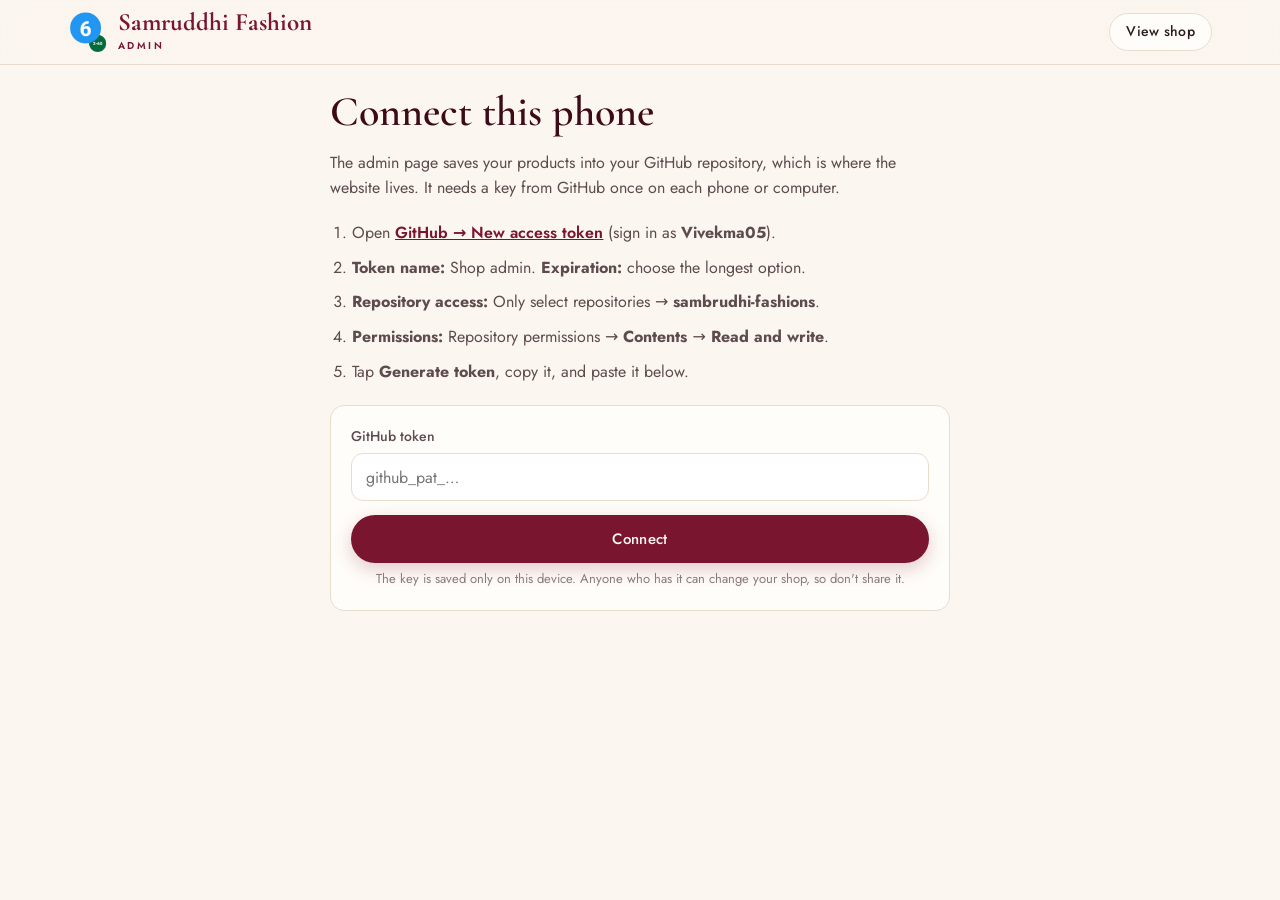
==== admin.html @ 08ef4d9e "Add admin page for managing products; rewrite README admin.html lets the shop owner add, edit, delet" ====
<!doctype html>
<html lang="en">
<head>
  <meta charset="utf-8">
  <meta name="viewport" content="width=device-width, initial-scale=1, viewport-fit=cover">
  <title>Shop admin</title>
  <meta name="robots" content="noindex, nofollow">
  <meta name="theme-color" content="#7a1530">
  <link rel="icon" type="image/png" href="images/logo.png">
  <link rel="apple-touch-icon" href="images/logo.png">
  <link rel="preconnect" href="https://fonts.googleapis.com">
  <link rel="preconnect" href="https://fonts.gstatic.com" crossorigin>
  <link rel="stylesheet" href="https://fonts.googleapis.com/css2?family=Cormorant+Garamond:wght@600;700&family=Jost:wght@400;500;600&display=swap">
  <link rel="stylesheet" href="css/style.css">
  <link rel="stylesheet" href="css/admin.css">
</head>
<body class="admin">

  <header class="header">
    <div class="wrap header-in">
      <a class="logo" href="index.html" target="_blank" rel="noopener">
        <img class="logo-mark" src="images/logo.png" alt="" width="40" height="40">
        <span class="logo-text"><span class="logo-name" data-shop-name>Samruddhi Fashion</span><span class="logo-sub">Admin</span></span>
      </a>
      <div class="header-actions">
        <a class="btn btn-outline btn-sm" href="index.html" target="_blank" rel="noopener">View shop</a>
        <button type="button" class="icon-btn" id="logoutBtn" aria-label="Disconnect this phone" title="Disconnect this phone" hidden><span data-i="logout"></span></button>
      </div>
    </div>
  </header>

  <main class="wrap admin-main">

    <!-- ---------------- one-time connect ---------------- -->
    <section id="connectView" class="connect" hidden>
      <h1>Connect this phone</h1>
      <p class="muted">The admin page saves your products into your GitHub repository, which is where the website lives. It needs a key from GitHub once on each phone or computer.</p>
      <ol class="connect-steps">
        <li>Open <a href="https://github.com/settings/personal-access-tokens/new" target="_blank" rel="noopener">GitHub → New access token</a> (sign in as <strong id="repoOwner"></strong>).</li>
        <li><strong>Token name:</strong> Shop admin. <strong>Expiration:</strong> choose the longest option.</li>
        <li><strong>Repository access:</strong> Only select repositories → <strong id="repoName"></strong>.</li>
        <li><strong>Permissions:</strong> Repository permissions → <strong>Contents</strong> → <strong>Read and write</strong>.</li>
        <li>Tap <strong>Generate token</strong>, copy it, and paste it below.</li>
      </ol>
      <form id="connectForm" class="connect-form">
        <div class="field">
          <label for="tokenInput">GitHub token</label>
          <input id="tokenInput" name="token" required autocomplete="off" autocapitalize="off" spellcheck="false" placeholder="github_pat_…">
        </div>
        <p class="form-error" id="connectError" hidden></p>
        <button type="submit" class="btn btn-primary btn-block">Connect</button>
        <p class="fine">The key is saved only on this device. Anyone who has it can change your shop, so don't share it.</p>
      </form>
    </section>

    <!-- ---------------- loading ---------------- -->
    <section id="loadingView" class="loading">
      <div class="spinner" aria-hidden="true"></div>
      <p id="loadingText">Loading…</p>
    </section>

    <!-- ---------------- product list ---------------- -->
    <section id="listView" hidden>
      <div class="admin-top">
        <div>
          <h1>Products</h1>
          <p class="muted" id="countLine"></p>
        </div>
        <button type="button" class="btn btn-primary" id="addBtn"><span data-i="plus"></span> Add product</button>
      </div>

      <div class="sample-banner" id="sampleBanner" hidden>
        <p><strong id="sampleCount"></strong> The site started with these sample items. Delete them once your own products are in.</p>
        <button type="button" class="btn btn-outline btn-sm" id="removeSamples">Remove all samples</button>
      </div>

      <div class="admin-filters">
        <div class="tabs" id="adminTabs"></div>
        <label class="search">
          <span data-i="search"></span>
          <input id="adminSearch" type="search" placeholder="Search products" autocomplete="off" aria-label="Search products">
        </label>
      </div>

      <div class="plist" id="plist"></div>
      <p class="fine admin-foot">Changes show on the website about 1–2 minutes after saving. <span id="repoLine"></span></p>
    </section>
  </main>

  <!-- ---------------- add / edit product ---------------- -->
  <dialog class="modal editor" id="editor" aria-labelledby="edTitle">
    <button type="button" class="modal-close" data-close aria-label="Close"><span data-i="close"></span></button>
    <form id="editForm" class="ed-wrap" novalidate>
      <h2 id="edTitle">Add product</h2>

      <fieldset class="ed-block">
        <legend>Category</legend>
        <div class="seg" id="edCat">
          <label><input type="radio" name="category" value="sarees" checked><span>Saree</span></label>
          <label><input type="radio" name="category" value="bangles"><span>Bangles</span></label>
          <label><input type="radio" name="category" value="combos"><span>Combo</span></label>
        </div>
      </fieldset>

      <div class="ed-block">
        <div class="ed-label">Photos <small>(first photo is the main one · up to 6)</small></div>
        <div class="photos" id="edPhotos"></div>
        <p class="fine left" id="photoNote">No photo? The shop shows a drawing in the colour you pick below.</p>
      </div>

      <div class="field">
        <label for="edName">Product name</label>
        <input id="edName" name="name" required maxlength="90" placeholder="e.g. Royal Maroon Mysore Silk Saree">
      </div>
      <div class="field">
        <label for="edType">Type / fabric <small>(small label above the name)</small></label>
        <input id="edType" name="type" maxlength="40" list="typeList" placeholder="e.g. Mysore Silk, Glass Bangles">
        <datalist id="typeList"></datalist>
      </div>
      <div class="row2">
        <div class="field">
          <label for="edPrice">Selling price (₹)</label>
          <input id="edPrice" name="price" type="number" inputmode="numeric" min="1" step="1" required placeholder="e.g. 2499">
        </div>
        <div class="field">
          <label for="edMrp">Original price (₹) <small>optional</small></label>
          <input id="edMrp" name="mrp" type="number" inputmode="numeric" min="1" step="1" placeholder="e.g. 2999">
        </div>
      </div>
      <p class="fine left ed-off" id="edOff"></p>

      <div class="field">
        <label for="edDesc">Description</label>
        <textarea id="edDesc" name="description" maxlength="600" placeholder="Colour, fabric, work, what it's perfect for…"></textarea>
      </div>
      <div class="field">
        <label for="edDetails">Details <small>(one per line)</small></label>
        <textarea id="edDetails" name="details" maxlength="600" placeholder="Fabric: Pure silk&#10;Length: 5.5 m + 0.8 m blouse piece&#10;Care: Dry clean only"></textarea>
      </div>

      <fieldset class="ed-block" id="sizeBlock">
        <legend>Bangle sizes available</legend>
        <div class="checks" id="edSizes"></div>
      </fieldset>

      <fieldset class="ed-block">
        <legend>Colours <small>(for the colour filter and matching)</small></legend>
        <div class="checks" id="edColors"></div>
      </fieldset>

      <fieldset class="ed-block">
        <legend>Occasions</legend>
        <div class="checks" id="edOcc"></div>
      </fieldset>

      <div class="field">
        <label for="edBadge">Label on photo <small>optional</small></label>
        <input id="edBadge" name="badge" maxlength="18" list="badgeList" placeholder="e.g. New, Bridal, Handloom">
        <datalist id="badgeList"><option value="New"><option value="Bridal"><option value="Handloom"><option value="Wedding special"><option value="Limited stock"></datalist>
      </div>

      <div class="ed-block toggles">
        <label class="switch-row"><span><strong>In stock</strong><small>Turn off to show "Sold out"</small></span><span class="switch"><input type="checkbox" name="inStock" checked><span></span></span></label>
        <label class="switch-row"><span><strong>New arrival</strong><small>Shows first when customers sort by Newest</small></span><span class="switch"><input type="checkbox" name="isNew"><span></span></span></label>
      </div>

      <p class="form-error" id="edError" hidden></p>
      <div class="ed-actions">
        <button type="button" class="btn btn-outline danger" id="edDelete" hidden><span data-i="trash"></span> Delete</button>
        <button type="submit" class="btn btn-primary grow" id="edSave">Save product</button>
      </div>
    </form>
  </dialog>

  <div class="busy" id="busy" popover="manual" aria-live="assertive"><div class="busy-card"><div class="spinner" aria-hidden="true"></div><p id="busyText">Saving…</p><small>Please keep this page open</small></div></div>
  <div class="toast" id="toast" popover="manual" role="status" aria-live="polite"></div>

  <script src="js/shop-config.js"></script>
  <script src="js/art.js"></script>
  <script src="js/admin.js"></script>
</body>
</html>
---- css/style.css ----
/* =====================================================================
   style.css — colours and fonts are set at the top (:root) so the
   whole look can be changed in one place.
   ===================================================================== */
:root {
  --maroon: #7a1530;
  --maroon-2: #5c0f24;
  --maroon-3: #3d0a18;
  --gold: #c08a2e;
  --gold-ink: #8a5d17;
  --gold-2: #e2c07a;
  --gold-3: #f6e9cc;
  --cream: #fbf6ef;
  --ivory: #fffdf9;
  --sand: #f3e9dc;
  --rose: #f8eaea;
  --ink: #2b1a1f;
  --ink-2: #5e4b50;
  --muted: #8a7a7e;
  --line: #eadccd;
  --ok: #1d7a45;
  --wa: #1fa855;
  --wa-ink: #137a3d;
  --danger: #b42318;

  --r-sm: 8px;
  --r: 14px;
  --r-lg: 22px;
  --shadow-1: 0 1px 2px rgba(61, 10, 24, .05), 0 4px 16px rgba(61, 10, 24, .06);
  --shadow-2: 0 14px 40px rgba(61, 10, 24, .16);
  --serif: 'Cormorant Garamond', 'Iowan Old Style', Georgia, serif;
  --sans: 'Jost', system-ui, -apple-system, 'Segoe UI', Roboto, sans-serif;
  --maxw: 1200px;
  --header-h: 64px;
  color-scheme: light;
}

/* ---- base ------------------------------------------------------------ */
*, *::before, *::after { box-sizing: border-box; }
html { scroll-behavior: smooth; -webkit-text-size-adjust: 100%; }
body {
  margin: 0;
  font-family: var(--sans);
  font-size: 16px;
  line-height: 1.55;
  color: var(--ink);
  background: var(--cream);
  -webkit-font-smoothing: antialiased;
  overflow-x: hidden;
}
body:has(dialog[open]) { overflow: hidden; }
img, svg { display: block; max-width: 100%; }
button { font: inherit; color: inherit; cursor: pointer; }
a { color: inherit; }
h1, h2, h3 { font-family: var(--serif); font-weight: 600; line-height: 1.1; margin: 0; color: var(--maroon-3); }
p { margin: 0; }
code { font-family: ui-monospace, Consolas, monospace; font-size: .92em; background: rgba(0, 0, 0, .06); padding: 1px 5px; border-radius: 4px; }
[hidden] { display: none !important; }
:focus-visible { outline: 2px solid var(--gold); outline-offset: 2px; }
section[id] { scroll-margin-top: calc(var(--header-h) + 8px); }
.wrap { max-width: var(--maxw); margin: 0 auto; padding: 0 16px; }
@media (min-width: 768px) { .wrap { padding: 0 28px; } }

.ico { width: 20px; height: 20px; fill: none; stroke: currentColor; stroke-width: 1.7; stroke-linecap: round; stroke-linejoin: round; flex: none; }
.ico .fill { fill: currentColor; stroke: none; }

.only-desktop { display: none !important; }
@media (min-width: 960px) {
  .only-desktop { display: flex !important; }
  .only-mobile { display: none !important; }
}

.eyebrow {
  display: inline-flex; align-items: center; gap: 8px;
  font-size: 12px; font-weight: 600; letter-spacing: .2em; text-transform: uppercase;
  color: var(--gold-ink);
}
.eyebrow::before { content: ''; width: 7px; height: 7px; background: var(--gold); transform: rotate(45deg); }

/* ---- buttons ----------------------------------------------------------- */
.btn {
  display: inline-flex; align-items: center; justify-content: center; gap: 8px;
  height: 48px; padding: 0 24px; border-radius: 999px; border: 1.5px solid transparent;
  font-weight: 500; font-size: 15px; letter-spacing: .02em; text-decoration: none; white-space: nowrap;
  transition: background-color .2s, border-color .2s, color .2s, box-shadow .2s, transform .1s;
}
.btn:active { transform: translateY(1px); }
.btn:disabled { opacity: .5; cursor: not-allowed; transform: none; }
.btn .ico { width: 19px; height: 19px; }
.btn-primary { background: var(--maroon); color: #fff8ef; box-shadow: 0 6px 18px rgba(122, 21, 48, .22); }
.btn-primary:hover:not(:disabled) { background: var(--maroon-2); }
.btn-primary.added { background: var(--ok); box-shadow: none; }
.btn-ghost { border-color: var(--maroon); color: var(--maroon); background: transparent; }
.btn-ghost:hover { background: var(--maroon); color: #fff8ef; }
.btn-outline { border-color: var(--line); background: var(--ivory); color: var(--ink); }
.btn-outline:hover { border-color: var(--maroon); color: var(--maroon); }
.btn-soft { background: var(--rose); color: var(--maroon); }
.btn-soft:hover:not(:disabled) { background: var(--maroon); color: #fff8ef; }
.btn-wa { background: var(--wa); color: #fff; box-shadow: 0 6px 18px rgba(31, 168, 85, .25); }
.btn-wa:hover { background: var(--wa-ink); }
.btn-sm { height: 38px; padding: 0 16px; font-size: 14px; }
.btn-block { width: 100%; }
.btn-icon { width: 48px; padding: 0; }
.link-btn { background: none; border: 0; padding: 4px 0; color: var(--maroon); font-weight: 500; text-decoration: underline; text-underline-offset: 3px; font-size: 14px; }

.icon-btn {
  position: relative; display: inline-grid; place-items: center;
  width: 42px; height: 42px; border-radius: 999px; border: 0; background: transparent; color: var(--ink);
  transition: background-color .2s;
}
.icon-btn:hover { background: var(--sand); }
.icon-btn .ico { width: 22px; height: 22px; }
.icon-btn.sm { width: 34px; height: 34px; }
.icon-btn.sm .ico { width: 18px; height: 18px; }
.dot {
  position: absolute; top: 3px; right: 1px; min-width: 18px; height: 18px; padding: 0 5px;
  border-radius: 999px; background: var(--maroon); color: #fff; font-size: 11px; font-weight: 600;
  display: grid; place-items: center; line-height: 1; border: 2px solid var(--cream);
}
.dot.bump { animation: bump .45s ease; }
@keyframes bump { 40% { transform: scale(1.35); } }

/* ---- setup banner + announcement ------------------------------------------ */
.setup { background: #fff4d1; color: #5f4300; border-bottom: 1px solid #efd58a; font-size: 14px; padding: 10px 16px; text-align: center; }
.announce { background: var(--maroon-3); color: var(--gold-3); font-size: 13px; letter-spacing: .04em; text-align: center; padding: 8px 16px; }
#announce { transition: opacity .35s; display: block; }
#announce.fade { opacity: 0; }

/* ---- header -------------------------------------------------------------- */
.header {
  position: sticky; top: 0; z-index: 40;
  background: rgba(251, 246, 239, .9);
  -webkit-backdrop-filter: saturate(1.4) blur(12px); backdrop-filter: saturate(1.4) blur(12px);
  border-bottom: 1px solid var(--line);
}
.header-in { display: flex; align-items: center; gap: 8px; height: var(--header-h); }
.logo { display: flex; align-items: center; gap: 10px; text-decoration: none; margin-right: auto; min-width: 0; }
.logo-mark { width: 40px; height: 40px; flex: none; object-fit: contain; }
.footer-mark { width: 56px; height: 56px; margin-bottom: 12px; }
.menu-logo-text { margin-right: auto; margin-left: 10px; }
.logo-text { display: flex; flex-direction: column; min-width: 0; }
.logo-name { font-family: var(--serif); font-weight: 700; font-size: 22px; line-height: 1; color: var(--maroon); white-space: nowrap; overflow: hidden; text-overflow: ellipsis; }
.logo-sub { font-size: 10px; letter-spacing: .24em; text-transform: uppercase; color: var(--gold-ink); margin-top: 3px; white-space: nowrap; }
@media (min-width: 480px) { .logo-name { font-size: 25px; } }
@media (max-width: 479px) {
  #searchBtn { display: none; }  /* phones: room for the full shop name; search lives in the shop section */
  .logo { gap: 8px; }
  .logo-mark { width: 34px; height: 34px; }
  .logo-name { font-size: 20px; }
  .logo-sub { font-size: 9.5px; }
}
@media (max-width: 379px) {
  .header-in { gap: 4px; }
  .logo-mark { width: 30px; height: 30px; }
  .logo-name { font-size: 18px; }
}
.nav { gap: 4px; margin-right: 12px; }
.nav a { text-decoration: none; font-size: 15px; color: var(--ink-2); padding: 8px 12px; border-radius: 999px; transition: color .2s, background-color .2s; }
.nav a:hover { color: var(--maroon); background: var(--sand); }
.header-actions { display: flex; align-items: center; gap: 2px; }

/* ---- hero ---------------------------------------------------------------- */
.hero {
  position: relative; overflow: hidden;
  background:
    radial-gradient(900px 480px at 88% 10%, #f4dcc4 0, rgba(244, 220, 196, 0) 60%),
    radial-gradient(700px 400px at 0% 100%, #f6e0e2 0, rgba(246, 224, 226, 0) 60%),
    var(--cream);
  border-bottom: 1px solid var(--line);
}
.hero-in { display: grid; gap: 28px; padding-top: 36px; align-items: end; }
.hero-copy { padding-bottom: 8px; }
.hero h1 { font-size: clamp(40px, 7vw, 70px); letter-spacing: -.01em; margin: 14px 0 0; }
.hero h1 em { font-style: italic; color: var(--maroon); }
.lead { font-size: clamp(16px, 1.7vw, 18.5px); color: var(--ink-2); max-width: 32em; margin: 18px 0 26px; }
.hero-cta { display: flex; flex-wrap: wrap; gap: 12px; }
.hero-points { list-style: none; padding: 0; margin: 24px 0 0; display: flex; flex-wrap: wrap; gap: 8px 20px; font-size: 14px; color: var(--ink-2); }
.hero-points li { display: inline-flex; align-items: center; gap: 6px; }
.hero-points .ico { width: 17px; height: 17px; color: var(--ok); stroke-width: 2.2; }
.hero-art { width: 100%; max-width: 400px; margin: 0 auto; }
.hero-art svg { width: 100%; height: auto; }
@media (min-width: 900px) {
  .hero-in { grid-template-columns: 1.1fr .9fr; gap: 40px; padding-top: 56px; }
  .hero-copy { padding-bottom: 72px; align-self: center; }
  .hero-art { max-width: 520px; }
}

/* ---- trust strip ------------------------------------------------------------ */
.trust-wrap { background: var(--ivory); border-bottom: 1px solid var(--line); }
.trust { list-style: none; margin: 0 auto; padding: 18px 16px; display: grid; grid-template-columns: 1fr 1fr; gap: 16px 14px; max-width: var(--maxw); }
.trust li { display: flex; align-items: center; gap: 10px; min-width: 0; }
.trust-ico { width: 40px; height: 40px; flex: none; border-radius: 50%; background: var(--rose); color: var(--maroon); display: grid; place-items: center; }
.trust strong { display: block; font-size: 14px; font-weight: 600; line-height: 1.25; }
.trust small { display: block; font-size: 12.5px; color: var(--muted); line-height: 1.3; }
@media (min-width: 860px) { .trust { grid-template-columns: repeat(4, 1fr); padding: 22px 28px; } }

/* ---- sections ----------------------------------------------------------------- */
.section { padding: 56px 0; }
@media (min-width: 900px) { .section { padding: 84px 0; } }
.section-head { text-align: center; margin-bottom: 28px; }
.section-head h2 { font-size: clamp(30px, 4.4vw, 46px); margin-top: 10px; }
.section-head h2::after {
  content: ''; display: block; width: 120px; height: 12px; margin: 14px auto 0;
  background: url("data:image/svg+xml,%3Csvg xmlns='http://www.w3.org/2000/svg' viewBox='0 0 120 12'%3E%3Cpath d='M0 6h46M74 6h46' stroke='%23c08a2e' stroke-width='1'/%3E%3Cpath d='M60 1l5 5-5 5-5-5z' fill='%23c08a2e'/%3E%3Ccircle cx='50' cy='6' r='1.6' fill='%23c08a2e'/%3E%3Ccircle cx='70' cy='6' r='1.6' fill='%23c08a2e'/%3E%3C/svg%3E") center / contain no-repeat;
}
.section-head p.sub { color: var(--ink-2); margin-top: 12px; }
@media (min-width: 900px) { .section-head { margin-bottom: 40px; } }

/* ---- categories ------------------------------------------------------------- */
.cat-grid { display: grid; grid-template-columns: repeat(3, 1fr); gap: 10px; }
@media (min-width: 700px) { .cat-grid { gap: 20px; } }
.cat-card {
  display: flex; flex-direction: column; text-decoration: none; background: var(--ivory);
  border: 1px solid var(--line); border-radius: var(--r); overflow: hidden;
  transition: transform .25s, box-shadow .25s;
}
.cat-card:hover { transform: translateY(-3px); box-shadow: var(--shadow-2); }
.cat-art { aspect-ratio: 4 / 5; overflow: hidden; }
.cat-art svg, .cat-art img { width: 100%; height: 100%; object-fit: cover; transition: transform .6s; }
.cat-card:hover .cat-art svg, .cat-card:hover .cat-art img { transform: scale(1.05); }
.cat-text { padding: 10px 10px 12px; }
.cat-text h3 { font-size: 21px; }
.cat-text p { display: none; color: var(--ink-2); font-size: 14.5px; margin-top: 4px; }
.cat-link { display: inline-flex; align-items: center; gap: 6px; margin-top: 4px; font-size: 13px; font-weight: 500; color: var(--maroon); }
.cat-link .ico { width: 15px; height: 15px; transition: transform .2s; }
.cat-card:hover .cat-link .ico { transform: translateX(3px); }
@media (min-width: 700px) {
  .cat-text { padding: 18px 20px 20px; }
  .cat-text h3 { font-size: 30px; }
  .cat-text p { display: block; }
  .cat-link { font-size: 14px; margin-top: 10px; }
}

/* ---- occasions ----------------------------------------------------------------- */
.occ-section { padding-top: 0; }
.occ-grid {
  display: grid; grid-auto-flow: column; grid-auto-columns: minmax(158px, 1fr); gap: 12px;
  overflow-x: auto; scroll-snap-type: x mandatory; padding: 4px 16px 10px; margin: 0 -16px;
  scrollbar-width: none;
}
.occ-grid::-webkit-scrollbar { display: none; }
@media (min-width: 900px) { .occ-grid { grid-auto-flow: row; grid-template-columns: repeat(5, 1fr); overflow: visible; padding: 0; margin: 0; gap: 16px; } }
.occ {
  position: relative; overflow: hidden; scroll-snap-align: start;
  min-height: 170px; padding: 18px; border-radius: var(--r);
  display: flex; flex-direction: column; justify-content: flex-end; text-decoration: none;
  color: #fff8ef; background: linear-gradient(160deg, var(--c1), var(--c2));
  transition: transform .25s, box-shadow .25s;
}
.occ:hover { transform: translateY(-3px); box-shadow: var(--shadow-2); }
.occ-art { position: absolute; width: 150px; height: 150px; right: -36px; top: -36px; opacity: .45; transition: transform 1.2s ease; }
.occ:hover .occ-art { transform: rotate(30deg); }
.occ h3 { color: #fff8ef; font-size: 28px; position: relative; }
.occ p { font-size: 13px; opacity: .85; margin-top: 2px; position: relative; }
.occ-count { position: relative; margin-top: 10px; font-size: 12px; letter-spacing: .1em; text-transform: uppercase; color: var(--gold-2); }

/* ---- shop toolbar ------------------------------------------------------------------- */
.shop { background: var(--ivory); border-top: 1px solid var(--line); border-bottom: 1px solid var(--line); }
.toolbar { display: flex; flex-direction: column; gap: 14px; margin-bottom: 20px; }
.tabs { display: flex; gap: 8px; overflow-x: auto; scrollbar-width: none; padding: 2px; margin: -2px; }
.tabs::-webkit-scrollbar { display: none; }
.tab {
  display: inline-flex; align-items: center; gap: 6px; flex: none;
  height: 42px; padding: 0 18px; border-radius: 999px; border: 1.5px solid var(--line);
  background: var(--ivory); font-size: 15px; font-weight: 500; color: var(--ink-2);
  transition: background-color .2s, color .2s, border-color .2s;
}
.tab .ico { width: 17px; height: 17px; }
.tab:hover { border-color: var(--maroon); color: var(--maroon); }
.tab.on { background: var(--maroon); border-color: var(--maroon); color: #fff8ef; }
.tab-n { background: var(--gold-3); color: var(--maroon); border-radius: 999px; font-size: 11.5px; padding: 1px 7px; font-weight: 600; }
.tool-row { display: flex; flex-wrap: wrap; gap: 10px; align-items: center; }
.search { position: relative; flex: 1 1 100%; min-width: 0; }
@media (min-width: 960px) { .tool-row { flex-wrap: nowrap; } .search { flex: 1; } }
.search .ico { position: absolute; left: 14px; top: 50%; transform: translateY(-50%); color: var(--muted); pointer-events: none; }
.search input, .select {
  width: 100%; height: 46px; border: 1.5px solid var(--line); border-radius: 999px; background: #fff;
  font: inherit; font-size: 16px; color: var(--ink);
}
.search input { padding: 0 16px 0 44px; }
.search input:focus, .select:focus { outline: none; border-color: var(--maroon); box-shadow: 0 0 0 3px rgba(122, 21, 48, .1); }
.select {
  width: auto; flex: none; padding: 0 38px 0 16px; font-size: 14.5px; appearance: none; -webkit-appearance: none;
  background: #fff url("data:image/svg+xml,%3Csvg xmlns='http://www.w3.org/2000/svg' viewBox='0 0 24 24' fill='none' stroke='%235e4b50' stroke-width='2' stroke-linecap='round'%3E%3Cpath d='M6 9l6 6 6-6'/%3E%3C/svg%3E") right 12px center / 16px no-repeat;
}
@media (max-width: 959px) { .select, #filterToggle { flex: 1 1 0; min-width: 0; } }
#filterToggle { height: 46px; }

.filter-panel { display: none; flex-direction: column; gap: 12px; padding: 14px; border: 1px solid var(--line); border-radius: var(--r); background: var(--cream); }
.filter-panel.open { display: flex; }
@media (min-width: 960px) { .filter-panel { display: flex; padding: 0; border: 0; background: none; } }
.f-group { display: flex; flex-direction: column; gap: 8px; }
.f-label { font-size: 12px; font-weight: 600; letter-spacing: .14em; text-transform: uppercase; color: var(--muted); }
@media (min-width: 960px) {
  .f-group { flex-direction: row; align-items: center; gap: 14px; }
  .f-label { width: 74px; flex: none; }
}
.chips { display: flex; gap: 8px; flex-wrap: wrap; align-items: center; }
.chip {
  height: 36px; padding: 0 14px; border-radius: 999px; border: 1.5px solid var(--line); background: #fff;
  font-size: 14px; color: var(--ink-2); transition: all .2s;
}
.chip:hover { border-color: var(--maroon); color: var(--maroon); }
.chip.on { border-color: var(--maroon); background: var(--rose); color: var(--maroon); font-weight: 500; }
.swatch {
  width: 32px; height: 32px; border-radius: 50%; border: 3px solid #fff; background: var(--sw);
  box-shadow: 0 0 0 1px var(--line); transition: box-shadow .2s, transform .15s;
}
.swatch:hover { transform: scale(1.08); }
.swatch.on { box-shadow: 0 0 0 2px var(--maroon); }
.result-bar { display: flex; align-items: center; justify-content: space-between; font-size: 14px; color: var(--muted); min-height: 24px; }

/* ---- product grid + cards ------------------------------------------------------------- */
.grid { display: grid; grid-template-columns: repeat(2, minmax(0, 1fr)); gap: 12px; }
@media (min-width: 720px) { .grid { grid-template-columns: repeat(3, minmax(0, 1fr)); gap: 18px; } }
@media (min-width: 1080px) { .grid { grid-template-columns: repeat(4, minmax(0, 1fr)); gap: 22px; } }
.card {
  background: #fff; border: 1px solid var(--line); border-radius: var(--r); overflow: hidden;
  display: flex; flex-direction: column; transition: transform .25s, box-shadow .25s;
  animation: rise .4s ease both;
}
@keyframes rise { from { opacity: 0; transform: translateY(8px); } }
.card:hover { transform: translateY(-3px); box-shadow: 0 14px 34px rgba(61, 10, 24, .12); }
.card-media { position: relative; aspect-ratio: 4 / 5; background: var(--sand); overflow: hidden; }
.card-open { display: block; width: 100%; height: 100%; padding: 0; border: 0; background: none; }
.card-open svg, .card-open img { width: 100%; height: 100%; object-fit: cover; transition: transform .6s ease; }
.card:hover .card-open svg, .card:hover .card-open img { transform: scale(1.045); }
.badge {
  position: absolute; top: 10px; left: 10px; pointer-events: none;
  background: rgba(255, 253, 249, .95); color: var(--maroon); font-size: 10.5px; font-weight: 600;
  letter-spacing: .08em; text-transform: uppercase; padding: 4px 9px; border-radius: 999px;
  box-shadow: 0 2px 8px rgba(61, 10, 24, .1);
}
.soldout { position: absolute; inset: auto 0 0 0; background: rgba(43, 26, 31, .75); color: #fff; text-align: center; font-size: 13px; padding: 6px; letter-spacing: .1em; text-transform: uppercase; }
.is-sold .card-open { filter: grayscale(.6); opacity: .8; }
.wish-btn {
  position: absolute; top: 8px; right: 8px; width: 36px; height: 36px; border-radius: 50%; border: 0;
  background: rgba(255, 253, 249, .92); display: grid; place-items: center; color: var(--maroon);
  box-shadow: 0 2px 8px rgba(61, 10, 24, .12); transition: transform .15s;
}
.wish-btn:active { transform: scale(.88); }
.wish-btn .ico { width: 19px; height: 19px; }
.wish-btn.on .ico-heart, .wish-lg.on .ico-heart { fill: var(--maroon); }
.card-body { padding: 12px 12px 14px; display: flex; flex-direction: column; gap: 3px; flex: 1; }
@media (min-width: 720px) { .card-body { padding: 14px 16px 16px; } }
.card-type { font-size: 11px; letter-spacing: .13em; text-transform: uppercase; color: var(--gold-ink); font-weight: 500; }
.card-title { font-family: var(--sans); font-size: 14.5px; font-weight: 500; line-height: 1.35; color: var(--ink); }
.card-title button {
  all: unset; cursor: pointer; display: -webkit-box; -webkit-line-clamp: 2; -webkit-box-orient: vertical; overflow: hidden;
}
.card-title button:focus-visible { outline: 2px solid var(--gold); outline-offset: 2px; }
@media (min-width: 720px) { .card-title { font-size: 15.5px; } }
.price-row { display: flex; align-items: baseline; flex-wrap: wrap; gap: 2px 7px; margin-top: 2px; }
.price { font-weight: 600; font-size: 16px; color: var(--ink); }
.price-row s { color: var(--muted); font-size: 13px; }
.off { color: var(--ok); font-size: 13px; font-weight: 500; }
.price-row.lg .price { font-size: 26px; }
.price-row.lg s { font-size: 16px; }
.price-row.lg .off { font-size: 15px; }
.add-btn { margin-top: auto; width: 100%; }
.card-body .add-btn { margin-top: 10px; }

.empty { grid-column: 1 / -1; text-align: center; padding: 48px 16px; display: flex; flex-direction: column; align-items: center; gap: 8px; }
.empty > .ico { width: 40px; height: 40px; color: var(--gold); stroke-width: 1.3; margin-bottom: 6px; }
.empty h3 { font-size: 26px; }
.empty p { color: var(--ink-2); margin-bottom: 10px; }
.empty.small { padding: 56px 8px; }

/* ---- complete-the-look band ------------------------------------------------------------- */
.match {
  background:
    url("data:image/svg+xml,%3Csvg xmlns='http://www.w3.org/2000/svg' width='28' height='28'%3E%3Cpath d='M14 1L27 14L14 27L1 14Z' fill='none' stroke='%23f3d38a' stroke-opacity='.08'/%3E%3C/svg%3E"),
    linear-gradient(160deg, #5a0f25, var(--maroon-3));
  color: var(--gold-3);
}
.match-in { display: grid; gap: 28px; align-items: center; }
.match-art { max-width: 340px; width: 100%; margin: 0 auto; border-radius: 200px 200px var(--r) var(--r); overflow: hidden; border: 2px solid rgba(226, 192, 122, .55); box-shadow: 0 0 0 8px rgba(226, 192, 122, .08); }
.match-art svg, .match-art img { width: 100%; aspect-ratio: 4 / 5; object-fit: cover; }
.match .eyebrow { color: var(--gold-2); }
.match .eyebrow::before { background: var(--gold-2); }
.match h2 { color: #fff8ef; font-size: clamp(30px, 4.4vw, 46px); margin: 12px 0 14px; }
.match p { color: rgba(246, 233, 204, .85); max-width: 34em; margin-bottom: 24px; }
.match .btn-primary { background: var(--gold-3); color: var(--maroon-3); box-shadow: none; }
.match .btn-primary:hover { background: #fff; }
@media (min-width: 860px) { .match-in { grid-template-columns: .8fr 1.2fr; gap: 64px; } .match-art { margin: 0; } }

/* ---- how to order ------------------------------------------------------------------------ */
.steps { list-style: none; margin: 0; padding: 0; display: grid; gap: 14px; grid-template-columns: 1fr; counter-reset: s; }
@media (min-width: 640px) { .steps { grid-template-columns: 1fr 1fr; } }
@media (min-width: 1000px) { .steps { grid-template-columns: repeat(4, 1fr); gap: 20px; } }
.steps li { background: var(--ivory); border: 1px solid var(--line); border-radius: var(--r); padding: 22px; position: relative; }
.step-n {
  width: 40px; height: 40px; border-radius: 50%; display: grid; place-items: center; margin-bottom: 14px;
  font-family: var(--serif); font-size: 22px; font-weight: 700; color: var(--maroon);
  background: var(--gold-3); border: 1px solid var(--gold-2);
}
.steps h3 { font-size: 23px; margin-bottom: 6px; }
.steps p { color: var(--ink-2); font-size: 15px; }

/* ---- about ----------------------------------------------------------------------------------- */
.about { background: var(--sand); }
.about-in { display: grid; gap: 32px; align-items: center; }
@media (min-width: 860px) { .about-in { grid-template-columns: 1fr 1fr; gap: 64px; } }
.about-art { max-width: 380px; margin: 0 auto; width: 100%; position: relative; }
.about-art > div { border-radius: 200px 200px var(--r) var(--r); overflow: hidden; border: 6px solid var(--ivory); box-shadow: var(--shadow-2); }
.about-art svg, .about-art img { width: 100%; aspect-ratio: 4 / 5; object-fit: cover; }
.about h2 { font-size: clamp(30px, 4.4vw, 46px); margin: 12px 0 16px; }
.about-copy > p, #aboutText p { color: var(--ink-2); margin-bottom: 12px; }
.about-points { list-style: none; padding: 0; margin: 22px 0 0; display: grid; gap: 14px; }
.about-points li { display: flex; gap: 12px; align-items: flex-start; }
.about-points .ico { color: var(--gold); width: 22px; height: 22px; margin-top: 2px; }
.about-points strong { display: block; font-weight: 600; }
.about-points span { color: var(--ink-2); font-size: 15px; }

/* ---- faq --------------------------------------------------------------------------------------- */
.faq-list { max-width: 780px; margin: 0 auto; display: grid; gap: 10px; }
.faq-list details { background: var(--ivory); border: 1px solid var(--line); border-radius: var(--r); padding: 0 20px; transition: border-color .2s; }
.faq-list details[open] { border-color: var(--gold-2); }
.faq-list summary {
  list-style: none; cursor: pointer; padding: 18px 0; font-weight: 500; font-size: 16.5px;
  display: flex; justify-content: space-between; align-items: center; gap: 16px;
}
.faq-list summary::-webkit-details-marker { display: none; }
.faq-ico { width: 30px; height: 30px; border-radius: 50%; background: var(--rose); color: var(--maroon); display: grid; place-items: center; flex: none; transition: transform .25s; }
.faq-ico .ico { width: 16px; height: 16px; }
details[open] .faq-ico { transform: rotate(45deg); }
.faq-list details p { padding: 0 0 18px; color: var(--ink-2); }

/* ---- contact ------------------------------------------------------------------------------------ */
.contact { padding-top: 0; }
.contact-grid { display: grid; gap: 12px; grid-template-columns: 1fr; max-width: 900px; margin: 0 auto; }
@media (min-width: 640px) { .contact-grid { grid-template-columns: repeat(auto-fit, minmax(240px, 290px)); justify-content: center; } }
.contact-card {
  display: flex; align-items: center; gap: 14px; padding: 18px; border-radius: var(--r);
  background: var(--ivory); border: 1px solid var(--line); text-decoration: none; transition: border-color .2s, transform .2s;
}
a.contact-card:hover { border-color: var(--maroon); transform: translateY(-2px); }
.contact-ico { width: 46px; height: 46px; border-radius: 50%; background: var(--rose); color: var(--maroon); display: grid; place-items: center; flex: none; }
.contact-card.wa .contact-ico { background: #e3f6ea; color: var(--wa-ink); }
.contact-card strong { display: block; font-weight: 600; }
.contact-card small { display: block; color: var(--ink-2); font-size: 14px; word-break: break-word; }

/* ---- footer --------------------------------------------------------------------------------------- */
.footer { background: var(--maroon-3); color: rgba(246, 233, 204, .8); padding: 48px 0 28px; font-size: 14.5px; }
.footer-in { display: grid; gap: 28px; grid-template-columns: 1fr 1fr; }
@media (min-width: 860px) { .footer-in { grid-template-columns: 1.6fr 1fr 1fr 1.4fr; } }
.footer-brand { grid-column: 1 / -1; }
@media (min-width: 860px) { .footer-brand { grid-column: auto; } }
.footer .logo-name { color: var(--gold-3); font-size: 28px; }
.footer .logo-sub { color: var(--gold-2); }
.footer-brand p { margin-top: 14px; max-width: 26em; }
.footer h4 { margin: 0 0 12px; font-size: 12px; letter-spacing: .18em; text-transform: uppercase; color: var(--gold-2); font-weight: 600; }
.footer ul { list-style: none; margin: 0; padding: 0; display: grid; gap: 8px; }
.footer a { text-decoration: none; color: inherit; }
.footer a:hover { color: #fff; text-decoration: underline; }
.footer-bottom { border-top: 1px solid rgba(246, 233, 204, .14); margin-top: 36px; padding-top: 20px; font-size: 13px; display: flex; flex-wrap: wrap; gap: 8px 20px; justify-content: space-between; }

/* ---- floating whatsapp ------------------------------------------------------------------------------ */
.wa-float {
  position: fixed; right: 16px; bottom: calc(16px + env(safe-area-inset-bottom)); z-index: 30;
  width: 56px; height: 56px; border-radius: 50%; background: var(--wa); color: #fff;
  display: grid; place-items: center; box-shadow: 0 8px 24px rgba(19, 122, 61, .35); transition: transform .2s;
}
.wa-float:hover { transform: scale(1.06); }
.wa-float .ico { width: 30px; height: 30px; stroke-width: 1.5; }

/* ---- dialogs (shared) ------------------------------------------------------------------------------- */
dialog { border: 0; padding: 0; color: var(--ink); background: var(--ivory); max-width: none; max-height: none; }
dialog::backdrop { background: rgba(35, 8, 18, .55); -webkit-backdrop-filter: blur(2px); backdrop-filter: blur(2px); }
.modal {
  width: min(1000px, calc(100vw - 32px)); max-height: calc(100dvh - 32px); margin: auto;
  border-radius: var(--r-lg); overflow: auto; overscroll-behavior: contain; box-shadow: var(--shadow-2);
}
.modal[open] { animation: pop .28s cubic-bezier(.2, .8, .3, 1); }
@keyframes pop { from { opacity: 0; transform: translateY(16px) scale(.98); } }
@media (max-width: 640px) {
  .modal { width: 100vw; max-width: 100vw; margin: auto 0 0; border-radius: 20px 20px 0 0; max-height: 94dvh; }
  .modal[open] { animation: sheet .3s cubic-bezier(.2, .8, .3, 1); }
}
@keyframes sheet { from { transform: translateY(40px); opacity: 0; } }
.modal-close {
  position: sticky; top: 12px; z-index: 5; display: grid; place-items: center;
  width: 42px; height: 42px; margin: 12px 12px -54px auto; border-radius: 50%; border: 0;
  background: rgba(255, 253, 249, .95); box-shadow: 0 2px 10px rgba(61, 10, 24, .15); color: var(--ink);
}
.modal-close .ico { width: 20px; height: 20px; }

.drawer {
  margin: 0 0 0 auto; height: 100dvh; max-height: 100dvh; width: min(420px, 100vw);
  flex-direction: column; box-shadow: var(--shadow-2); overscroll-behavior: contain;
}
.drawer[open] { display: flex; animation: slideR .3s cubic-bezier(.2, .8, .3, 1); }
.drawer-left { margin: 0 auto 0 0; width: min(340px, 88vw); }
.drawer-left[open] { animation-name: slideL; }
@keyframes slideR { from { transform: translateX(40px); opacity: 0; } }
@keyframes slideL { from { transform: translateX(-40px); opacity: 0; } }
.drawer-head { display: flex; justify-content: space-between; align-items: center; padding: 14px 16px 14px 20px; border-bottom: 1px solid var(--line); }
.drawer-head h2 { font-size: 28px; }
.drawer-head h2 span { font-family: var(--sans); font-size: 15px; color: var(--muted); font-weight: 400; }
.drawer-body { flex: 1; overflow-y: auto; padding: 4px 20px; }
.drawer-foot { border-top: 1px solid var(--line); padding: 14px 20px calc(16px + env(safe-area-inset-bottom)); background: #fff; display: grid; gap: 8px; }

/* bag lines */
.line { display: grid; grid-template-columns: 76px 1fr auto; gap: 12px; padding: 16px 0; border-bottom: 1px solid var(--line); align-items: start; }
.line:last-child { border-bottom: 0; }
.line-pic { width: 76px; aspect-ratio: 4 / 5; border-radius: 10px; overflow: hidden; border: 0; padding: 0; background: var(--sand); }
.line-pic svg, .line-pic img { width: 100%; height: 100%; object-fit: cover; }
.line-name { font-weight: 500; font-size: 14.5px; line-height: 1.35; }
.line-meta { font-size: 13px; color: var(--muted); margin: 3px 0 10px; }
.line-end { display: flex; flex-direction: column; align-items: flex-end; justify-content: space-between; align-self: stretch; gap: 8px; }
.line-end strong { font-weight: 600; font-size: 15px; white-space: nowrap; }
.line-end .icon-btn { color: var(--muted); }
.line-end .icon-btn:hover { color: var(--danger); }

.stepper { display: inline-flex; align-items: center; border: 1.5px solid var(--line); border-radius: 999px; background: #fff; height: 48px; }
.stepper button { width: 42px; height: 100%; border: 0; background: none; display: grid; place-items: center; color: var(--ink); border-radius: 999px; }
.stepper button:disabled { opacity: .35; cursor: not-allowed; }
.stepper button .ico { width: 16px; height: 16px; }
.stepper span { min-width: 26px; text-align: center; font-weight: 600; }
.stepper.sm { height: 34px; }
.stepper.sm button { width: 32px; }

.free-meter { font-size: 13.5px; color: var(--ink-2); margin-bottom: 4px; }
.free-meter .ok { color: var(--ok); display: flex; align-items: center; gap: 6px; }
.free-meter .ok .ico { width: 17px; height: 17px; stroke-width: 2.2; }
.meter { height: 6px; background: var(--sand); border-radius: 999px; overflow: hidden; margin-top: 7px; }
.meter span { display: block; height: 100%; background: linear-gradient(90deg, var(--gold), var(--maroon)); border-radius: 999px; transition: width .4s; }
.sum-row { display: flex; justify-content: space-between; font-size: 14.5px; color: var(--ink-2); }
.sum-row.total { font-size: 17px; font-weight: 600; color: var(--ink); padding-top: 8px; border-top: 1px dashed var(--line); margin: 2px 0 6px; }
.fine { font-size: 13px; color: var(--muted); text-align: center; }

/* mobile menu */
.menu-links { list-style: none; margin: 0; padding: 12px 8px; display: grid; }
.menu-links a { display: block; padding: 12px 12px; font-family: var(--serif); font-size: 26px; font-weight: 600; color: var(--maroon-3); text-decoration: none; border-radius: 10px; }
.menu-links a:hover { background: var(--sand); }
.menu-foot { margin-top: auto; padding: 20px 20px calc(20px + env(safe-area-inset-bottom)); border-top: 1px solid var(--line); font-size: 14px; color: var(--ink-2); display: grid; gap: 12px; }
.menu-note { display: flex; align-items: center; gap: 10px; }
.menu-note .ico { color: var(--maroon); }
.menu-note .btn { width: 100%; margin-top: 4px; }

/* ---- product modal -------------------------------------------------------------------------------- */
.pm-grid { display: grid; }
@media (min-width: 780px) { .pm-grid { grid-template-columns: 1fr 1fr; } }
.pm-media { background: var(--sand); }
@media (min-width: 780px) { .pm-media { position: sticky; top: 0; align-self: start; } }
.pm-main { aspect-ratio: 4 / 5; overflow: hidden; }
.pm-main svg, .pm-main img { width: 100%; height: 100%; object-fit: cover; }
.pm-note { font-size: 12.5px; color: var(--muted); text-align: center; padding: 8px 12px 10px; }
.pm-thumbs { display: flex; gap: 8px; padding: 10px; overflow-x: auto; }
.pm-thumbs button { width: 60px; aspect-ratio: 4 / 5; flex: none; padding: 0; border: 2px solid transparent; border-radius: 8px; overflow: hidden; background: none; }
.pm-thumbs button.on { border-color: var(--maroon); }
.pm-thumbs img { width: 100%; height: 100%; object-fit: cover; }
.pm-info { padding: 24px 20px 28px; }
@media (min-width: 780px) { .pm-info { padding: 40px 36px 36px; } }
.pm-info h2 { font-size: clamp(28px, 3.4vw, 38px); margin: 10px 0 12px; }
.pm-ship { font-size: 13.5px; color: var(--muted); margin-top: 4px; }
.pm-desc { color: var(--ink-2); margin: 18px 0 4px; }
.pm-block { margin-top: 22px; }
.pm-label { display: flex; justify-content: space-between; align-items: center; margin-bottom: 10px; font-weight: 500; font-size: 15px; }
.sizes { display: flex; flex-wrap: wrap; gap: 8px; }
.size {
  min-width: 58px; height: 44px; padding: 0 12px; border-radius: 12px; border: 1.5px solid var(--line);
  background: #fff; font-weight: 500; font-size: 15px; transition: all .15s;
}
.size:hover { border-color: var(--maroon); }
.size.on { background: var(--maroon); border-color: var(--maroon); color: #fff8ef; }
.size-hint { color: var(--danger); font-size: 14px; margin-top: 8px; }
.shake { animation: shake .4s; }
@keyframes shake { 20%, 60% { transform: translateX(-5px); } 40%, 80% { transform: translateX(5px); } }
.guide { margin-top: 12px; padding: 14px; border-radius: 12px; background: var(--cream); border: 1px solid var(--line); font-size: 14px; color: var(--ink-2); display: grid; gap: 10px; }
.guide table { border-collapse: collapse; width: 100%; font-size: 13.5px; }
.guide th, .guide td { border: 1px solid var(--line); padding: 6px 4px; text-align: center; }
.guide th { background: #fff; font-weight: 600; color: var(--ink); }
.guide th:first-child, .guide td:first-child { text-align: left; padding-left: 8px; white-space: nowrap; }
.pm-buy { display: flex; gap: 10px; align-items: center; }
.pm-buy .grow { flex: 1; min-width: 0; }
.wish-lg { color: var(--maroon); }
.wish-lg .ico { width: 21px; height: 21px; }
.ask-wa { display: inline-flex; align-items: center; gap: 8px; margin-top: 16px; color: var(--wa-ink); font-weight: 500; font-size: 15px; text-decoration: none; }
.ask-wa:hover { text-decoration: underline; }
.pm-details { list-style: none; padding: 16px 0 0; margin: 22px 0 0; border-top: 1px solid var(--line); display: grid; gap: 8px; font-size: 14.5px; color: var(--ink-2); }
.pm-details li { padding-left: 18px; position: relative; }
.pm-details li::before { content: ''; position: absolute; left: 2px; top: .62em; width: 6px; height: 6px; background: var(--gold); transform: rotate(45deg); }
.pm-tags { margin-top: 18px; font-size: 14px; color: var(--muted); display: flex; flex-wrap: wrap; align-items: center; gap: 6px; }
.tag { height: 30px; padding: 0 12px; border-radius: 999px; border: 1px solid var(--line); background: var(--cream); font-size: 13px; color: var(--ink-2); }
.tag:hover { border-color: var(--maroon); color: var(--maroon); }
.pm-match { padding: 22px 20px 28px; border-top: 1px solid var(--line); background: var(--cream); }
@media (min-width: 780px) { .pm-match { padding: 28px 36px 36px; } }
.pm-match h3 { font-size: 26px; margin-bottom: 14px; }
.mini-grid { display: grid; grid-template-columns: repeat(2, minmax(0, 1fr)); gap: 12px; }
@media (min-width: 640px) { .mini-grid { grid-template-columns: repeat(4, minmax(0, 1fr)); } }
.mini { display: flex; flex-direction: column; gap: 4px; text-align: left; padding: 0; border: 0; background: none; }
.mini-art { display: block; aspect-ratio: 4 / 5; border-radius: 12px; overflow: hidden; border: 1px solid var(--line); background: var(--sand); }
.mini-art svg, .mini-art img { width: 100%; height: 100%; object-fit: cover; transition: transform .5s; }
.mini:hover .mini-art svg, .mini:hover .mini-art img { transform: scale(1.05); }
.mini-name { font-size: 13.5px; line-height: 1.3; display: -webkit-box; -webkit-line-clamp: 2; -webkit-box-orient: vertical; overflow: hidden; margin-top: 4px; }
.mini-price { font-weight: 600; font-size: 14px; }

/* ---- checkout --------------------------------------------------------------------------------------- */
.modal-checkout { width: min(920px, calc(100vw - 32px)); }
@media (max-width: 640px) { .modal-checkout { width: 100vw; } }
.co-wrap { padding: 24px 20px 28px; }
@media (min-width: 780px) { .co-wrap { padding: 36px; } }
.co-wrap > h2 { font-size: 34px; margin-bottom: 4px; padding-right: 48px; }
.co-wrap > .sub { color: var(--ink-2); margin-bottom: 22px; }
.co-grid { display: grid; gap: 24px; }
@media (min-width: 780px) { .co-grid { grid-template-columns: 1.15fr .85fr; gap: 32px; align-items: start; } }
.field { display: flex; flex-direction: column; gap: 6px; margin-bottom: 14px; }
.field label { font-size: 14px; font-weight: 500; color: var(--ink-2); }
.field label small { color: var(--muted); font-weight: 400; }
.field input, .field textarea {
  height: 48px; border: 1.5px solid var(--line); border-radius: 12px; padding: 0 14px; background: #fff;
  font: inherit; font-size: 16px; color: var(--ink); width: 100%;
}
.field textarea { height: auto; min-height: 84px; padding: 12px 14px; resize: vertical; }
.field input:focus, .field textarea:focus { outline: none; border-color: var(--maroon); box-shadow: 0 0 0 3px rgba(122, 21, 48, .1); }
.field input:user-invalid, .field textarea:user-invalid { border-color: var(--danger); }
.row2 { display: grid; grid-template-columns: 1fr 1fr; gap: 12px; }
.pay { border: 0; padding: 0; margin: 6px 0 0; display: grid; gap: 10px; }
.pay legend { font-size: 14px; font-weight: 500; color: var(--ink-2); margin-bottom: 8px; padding: 0; }
.pay-opt { display: flex; gap: 12px; align-items: flex-start; padding: 14px; border: 1.5px solid var(--line); border-radius: 12px; cursor: pointer; background: #fff; transition: border-color .2s, background-color .2s; }
.pay-opt:has(input:checked) { border-color: var(--maroon); background: var(--rose); }
.pay-opt input { accent-color: var(--maroon); width: 18px; height: 18px; margin: 2px 0 0; flex: none; }
.pay-opt strong { display: block; font-weight: 600; font-size: 15px; }
.pay-opt small { display: block; color: var(--ink-2); font-size: 13.5px; }
.co-summary { background: var(--cream); border: 1px solid var(--line); border-radius: var(--r); padding: 18px; display: grid; gap: 8px; }
@media (min-width: 780px) { .co-summary { position: sticky; top: 16px; } }
.co-summary h3 { font-size: 24px; margin-bottom: 4px; }
.co-lines { list-style: none; margin: 0 0 6px; padding: 0 0 10px; display: grid; gap: 12px; border-bottom: 1px solid var(--line); max-height: 280px; overflow-y: auto; }
.co-lines li { display: grid; grid-template-columns: 46px 1fr auto; gap: 10px; align-items: center; font-size: 14px; }
.co-pic { width: 46px; aspect-ratio: 4 / 5; border-radius: 8px; overflow: hidden; display: block; }
.co-pic svg, .co-pic img { width: 100%; height: 100%; object-fit: cover; }
.co-name { line-height: 1.3; }
.co-name small { display: block; color: var(--muted); font-size: 12.5px; }
.form-error { color: var(--danger); background: #fdecea; border-radius: 10px; padding: 10px 12px; font-size: 14px; margin-top: 12px; }
.co-submit { margin-top: 16px; display: grid; gap: 8px; }

.done { text-align: center; padding: 40px 20px 36px; display: flex; flex-direction: column; align-items: center; gap: 14px; max-width: 520px; margin: 0 auto; }
.done-badge { width: 72px; height: 72px; border-radius: 50%; background: #e3f6ea; color: var(--ok); display: grid; place-items: center; }
.done-badge .ico { width: 38px; height: 38px; stroke-width: 2.2; }
.done h2 { font-size: 36px; }
.done > p { color: var(--ink-2); }
.upi-box { width: 100%; background: var(--cream); border: 1px solid var(--line); border-radius: var(--r); padding: 16px; display: grid; gap: 12px; justify-items: center; font-size: 14.5px; color: var(--ink-2); }
.upi-id { display: flex; gap: 8px; align-items: center; flex-wrap: wrap; justify-content: center; }
.upi-id code { font-size: 15px; padding: 6px 10px; background: #fff; border: 1px solid var(--line); }
.upi-qr { width: 180px; border-radius: 10px; border: 1px solid var(--line); background: #fff; }

/* ---- toast ------------------------------------------------------------------------------------------- */
.toast {
  position: fixed; inset: auto auto calc(88px + env(safe-area-inset-bottom)) 50%; transform: translateX(-50%);
  margin: 0; border: 0; z-index: 100; display: none; align-items: center; gap: 14px;
  background: var(--ink); color: #fff; padding: 12px 14px 12px 18px; border-radius: 999px;
  font-size: 14.5px; box-shadow: 0 10px 30px rgba(0, 0, 0, .25); max-width: calc(100vw - 32px); width: max-content;
  overflow: visible;
}
.toast.show { display: flex; animation: toastIn .3s cubic-bezier(.2, .8, .3, 1); }
@keyframes toastIn { from { opacity: 0; transform: translate(-50%, 12px); } }
.toast button { border: 0; background: none; color: var(--gold-2); font-weight: 600; padding: 4px 6px; white-space: nowrap; }

/* ---- motion preferences ------------------------------------------------------------------------------- */
@media (prefers-reduced-motion: reduce) {
  *, *::before, *::after { animation: none !important; transition: none !important; }
  html { scroll-behavior: auto; }
}
---- css/admin.css ----
/* admin.css — styles only used by admin.html (builds on style.css) */
.admin { background: var(--cream); }
.admin .logo-sub { color: var(--maroon); font-weight: 600; }
.admin-main { padding-top: 24px; padding-bottom: 64px; max-width: 900px; }
.muted { color: var(--ink-2); }
.fine.left { text-align: left; }
.admin h1 { font-size: clamp(32px, 6vw, 42px); }

/* loading + busy */
.loading { display: flex; flex-direction: column; align-items: center; gap: 14px; padding: 80px 0; color: var(--ink-2); }
.spinner { width: 36px; height: 36px; border-radius: 50%; border: 3px solid var(--line); border-top-color: var(--maroon); animation: spin .8s linear infinite; }
@keyframes spin { to { transform: rotate(360deg); } }
.busy { position: fixed; inset: 0; width: 100%; height: 100%; max-width: none; max-height: none; margin: 0; border: 0; padding: 0; background: rgba(35, 8, 18, .45); display: none; place-items: center; z-index: 200; }
.busy.show { display: grid; }
.busy-card { background: var(--ivory); border-radius: var(--r-lg); padding: 28px 32px; display: grid; justify-items: center; gap: 10px; box-shadow: var(--shadow-2); min-width: 240px; }
.busy-card p { font-weight: 600; }
.busy-card small { color: var(--muted); }

/* connect */
.connect { max-width: 620px; margin: 0 auto; display: grid; gap: 16px; }
.connect-steps { margin: 4px 0; padding-left: 22px; display: grid; gap: 10px; color: var(--ink-2); }
.connect-steps a { color: var(--maroon); font-weight: 600; }
.connect-form { background: var(--ivory); border: 1px solid var(--line); border-radius: var(--r); padding: 20px; display: grid; gap: 6px; }
.connect-form .field { margin-bottom: 8px; }

/* list header */
.admin-top { display: flex; align-items: flex-end; justify-content: space-between; gap: 16px; flex-wrap: wrap; margin-bottom: 18px; }
.admin-top .muted { margin-top: 4px; }
.sample-banner { display: flex; gap: 12px 16px; align-items: center; justify-content: space-between; flex-wrap: wrap; background: #fff4d1; border: 1px solid #efd58a; color: #5f4300; border-radius: var(--r); padding: 14px 16px; margin-bottom: 18px; font-size: 14.5px; }
.sample-banner p { flex: 1 1 260px; }
.admin-filters { display: grid; gap: 12px; margin-bottom: 14px; }
.admin-filters .search input { height: 44px; }

/* product rows */
.plist { display: grid; gap: 10px; }
.prow { display: grid; grid-template-columns: 68px 1fr; gap: 12px 14px; background: #fff; border: 1px solid var(--line); border-radius: var(--r); padding: 12px; }
@media (min-width: 700px) { .prow { grid-template-columns: 76px 1fr auto; align-items: center; } }
.prow.is-out { background: #fbf8f6; }
.prow-pic { width: 68px; aspect-ratio: 4 / 5; border-radius: 10px; overflow: hidden; border: 0; padding: 0; background: var(--sand); }
@media (min-width: 700px) { .prow-pic { width: 76px; } }
.prow-pic svg, .prow-pic img { width: 100%; height: 100%; object-fit: cover; }
.prow.is-out .prow-pic { filter: grayscale(.7); opacity: .75; }
.prow-info { min-width: 0; }
.prow-name { font-weight: 500; line-height: 1.3; }
.prow-meta { font-size: 13px; color: var(--muted); margin-top: 2px; }
.prow-price { margin-top: 4px; font-weight: 600; }
.prow-price s { font-weight: 400; color: var(--muted); font-size: 13px; margin-left: 4px; }
.prow-tags { display: flex; gap: 6px; flex-wrap: wrap; margin-top: 6px; }
.ptag { font-size: 11px; font-weight: 600; letter-spacing: .06em; text-transform: uppercase; padding: 2px 8px; border-radius: 999px; background: var(--sand); color: var(--ink-2); }
.ptag.sample { background: #fff4d1; color: #6b4a00; }
.ptag.out { background: #fdecea; color: var(--danger); }
.prow-actions { grid-column: 1 / -1; display: flex; align-items: center; justify-content: space-between; gap: 8px; border-top: 1px solid var(--line); padding-top: 10px; }
@media (min-width: 700px) { .prow-actions { grid-column: auto; border: 0; padding: 0; justify-content: flex-end; } }
.prow-actions .order { display: flex; gap: 2px; }
.prow-actions .icon-btn:disabled { opacity: .3; cursor: default; }

/* switches */
.switch { position: relative; display: inline-block; width: 46px; height: 28px; flex: none; }
.switch input { position: absolute; inset: 0; opacity: 0; margin: 0; cursor: pointer; z-index: 1; }
.switch span { position: absolute; inset: 0; background: #d9cfc6; border-radius: 999px; transition: background .2s; }
.switch span::after { content: ''; position: absolute; top: 3px; left: 3px; width: 22px; height: 22px; border-radius: 50%; background: #fff; box-shadow: 0 1px 3px rgba(0, 0, 0, .2); transition: transform .2s; }
.switch input:checked + span { background: var(--ok); }
.switch input:checked + span::after { transform: translateX(18px); }
.switch input:focus-visible + span { outline: 2px solid var(--gold); outline-offset: 2px; }
.stock-toggle { display: inline-flex; align-items: center; gap: 8px; font-size: 13.5px; color: var(--ink-2); cursor: pointer; }

/* editor */
.editor { width: min(720px, calc(100vw - 32px)); }
@media (max-width: 640px) { .editor { width: 100vw; } }
.ed-wrap { padding: 24px 20px 0; }
@media (min-width: 700px) { .ed-wrap { padding: 32px 32px 0; } }
.ed-wrap h2 { font-size: 32px; margin-bottom: 18px; padding-right: 48px; }
.ed-block { border: 0; padding: 0; margin: 0 0 18px; min-width: 0; }
.ed-block legend, .ed-label { font-size: 14px; font-weight: 500; color: var(--ink-2); margin-bottom: 8px; padding: 0; }
.ed-block legend small, .ed-label small { color: var(--muted); font-weight: 400; }
.ed-off { margin: -6px 0 14px; color: var(--ok); }
.seg { display: grid; grid-template-columns: repeat(3, 1fr); gap: 8px; }
.seg label { cursor: pointer; }
.seg input, .checks input { position: absolute; opacity: 0; pointer-events: none; }
.seg span { display: grid; place-items: center; height: 46px; border: 1.5px solid var(--line); border-radius: 12px; background: #fff; font-weight: 500; transition: all .15s; }
.seg input:checked + span { border-color: var(--maroon); background: var(--maroon); color: #fff8ef; }
.seg input:focus-visible + span, .checks input:focus-visible + span { outline: 2px solid var(--gold); outline-offset: 2px; }
.checks { display: flex; flex-wrap: wrap; gap: 8px; }
.checks label { position: relative; cursor: pointer; }
.checks span { display: inline-flex; align-items: center; gap: 8px; height: 38px; padding: 0 14px; border: 1.5px solid var(--line); border-radius: 999px; background: #fff; font-size: 14px; transition: all .15s; }
.checks input:checked + span { border-color: var(--maroon); background: var(--rose); color: var(--maroon); font-weight: 500; }
.checks .sw { width: 16px; height: 16px; border-radius: 50%; background: var(--c); box-shadow: inset 0 0 0 1px rgba(0, 0, 0, .15); }

.photos { display: grid; grid-template-columns: repeat(3, 1fr); gap: 10px; }
@media (min-width: 560px) { .photos { grid-template-columns: repeat(4, 1fr); } }
.ph { position: relative; aspect-ratio: 4 / 5; border-radius: 12px; overflow: hidden; background: var(--sand); border: 1px solid var(--line); }
.ph img { width: 100%; height: 100%; object-fit: cover; }
.ph-main { position: absolute; left: 6px; bottom: 6px; background: var(--maroon); color: #fff; font-size: 10.5px; font-weight: 600; letter-spacing: .08em; text-transform: uppercase; padding: 2px 8px; border-radius: 999px; }
.ph-btn { position: absolute; top: 6px; width: 30px; height: 30px; border-radius: 50%; border: 0; background: rgba(255, 253, 249, .95); display: grid; place-items: center; box-shadow: 0 1px 6px rgba(0, 0, 0, .15); color: var(--ink); }
.ph-btn .ico { width: 16px; height: 16px; }
.ph-x { right: 6px; }
.ph-star { left: 6px; }
.ph-add { display: flex; flex-direction: column; align-items: center; justify-content: center; gap: 6px; cursor: pointer; border: 1.5px dashed var(--gold-2); background: var(--ivory); color: var(--maroon); font-size: 13.5px; font-weight: 500; text-align: center; padding: 6px; }
.ph-add input { position: absolute; width: 1px; height: 1px; opacity: 0; }
.ph-add .ico { width: 26px; height: 26px; }
.ph-add:focus-within { outline: 2px solid var(--gold); outline-offset: 2px; }
.ph-loading { display: grid; place-items: center; }

.toggles { display: grid; gap: 4px; background: #fff; border: 1px solid var(--line); border-radius: var(--r); padding: 6px 14px; }
.switch-row { display: flex; align-items: center; justify-content: space-between; gap: 12px; padding: 10px 0; cursor: pointer; }
.switch-row + .switch-row { border-top: 1px solid var(--line); }
.switch-row strong { display: block; font-weight: 500; }
.switch-row small { display: block; color: var(--muted); font-size: 13px; }

.ed-actions { position: sticky; bottom: 0; display: flex; gap: 10px; padding: 14px 0 calc(16px + env(safe-area-inset-bottom)); margin-top: 8px; background: linear-gradient(rgba(255, 253, 249, 0), var(--ivory) 30%); }
.ed-actions .grow { flex: 1; }
.btn.danger { color: var(--danger); border-color: #f1c6c1; }
.btn.danger:hover { border-color: var(--danger); color: var(--danger); }
.admin-foot { margin-top: 18px; }
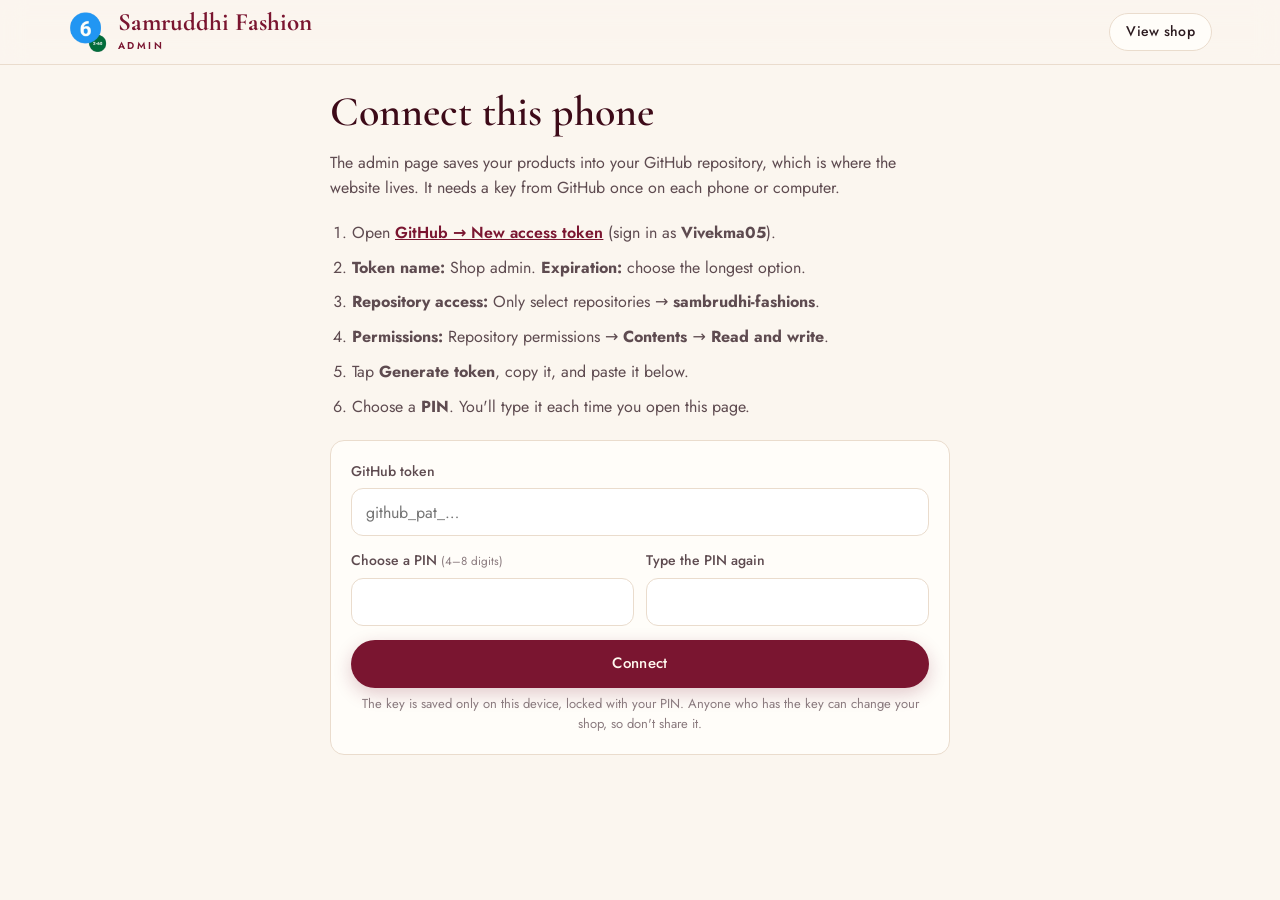
==== commit b55e82cd: "Lock the admin page with a PIN The GitHub token is now stored encrypted with a 4-8 digit PIN (AES-GC" ====
--- a/admin.html
+++ b/admin.html
@@ -24,7 +24,7 @@
       </a>
       <div class="header-actions">
         <a class="btn btn-outline btn-sm" href="index.html" target="_blank" rel="noopener">View shop</a>
-        <button type="button" class="icon-btn" id="logoutBtn" aria-label="Disconnect this phone" title="Disconnect this phone" hidden><span data-i="logout"></span></button>
+        <button type="button" class="icon-btn" id="lockBtn" aria-label="Lock the admin page" title="Lock" hidden><span data-i="lock"></span></button>
       </div>
     </div>
   </header>
@@ -41,16 +41,47 @@
         <li><strong>Repository access:</strong> Only select repositories → <strong id="repoName"></strong>.</li>
         <li><strong>Permissions:</strong> Repository permissions → <strong>Contents</strong> → <strong>Read and write</strong>.</li>
         <li>Tap <strong>Generate token</strong>, copy it, and paste it below.</li>
+        <li>Choose a <strong>PIN</strong>. You'll type it each time you open this page.</li>
       </ol>
       <form id="connectForm" class="connect-form">
         <div class="field">
           <label for="tokenInput">GitHub token</label>
           <input id="tokenInput" name="token" required autocomplete="off" autocapitalize="off" spellcheck="false" placeholder="github_pat_…">
         </div>
+        <div class="row2">
+          <div class="field">
+            <label for="newPin">Choose a PIN <small>(4–8 digits)</small></label>
+            <input id="newPin" name="pin" class="pin-input" type="password" inputmode="numeric" autocomplete="new-password" maxlength="8" required>
+          </div>
+          <div class="field">
+            <label for="newPin2">Type the PIN again</label>
+            <input id="newPin2" name="pin2" class="pin-input" type="password" inputmode="numeric" autocomplete="new-password" maxlength="8" required>
+          </div>
+        </div>
         <p class="form-error" id="connectError" hidden></p>
-        <button type="submit" class="btn btn-primary btn-block">Connect</button>
-        <p class="fine">The key is saved only on this device. Anyone who has it can change your shop, so don't share it.</p>
+        <button type="submit" class="btn btn-primary btn-block" id="connectBtn">Connect</button>
+        <p class="fine">The key is saved only on this device, locked with your PIN. Anyone who has the key can change your shop, so don't share it.</p>
       </form>
+    </section>
+
+    <!-- ---------------- PIN lock ---------------- -->
+    <section id="pinView" class="connect pin-view" hidden>
+      <div class="pin-ico" aria-hidden="true"><span data-i="lock"></span></div>
+      <h1 id="pinTitle">Enter your PIN</h1>
+      <p class="muted" id="pinText">The admin page is locked. Type your PIN to manage products.</p>
+      <form id="pinForm" class="connect-form">
+        <div class="field">
+          <label for="pinInput" id="pinLabel">PIN</label>
+          <input id="pinInput" class="pin-input" type="password" inputmode="numeric" autocomplete="off" maxlength="8" required>
+        </div>
+        <div class="field" id="pin2Field" hidden>
+          <label for="pinInput2">Type the PIN again</label>
+          <input id="pinInput2" class="pin-input" type="password" inputmode="numeric" autocomplete="off" maxlength="8">
+        </div>
+        <p class="form-error" id="pinError" hidden></p>
+        <button type="submit" class="btn btn-primary btn-block" id="pinSubmit">Unlock</button>
+      </form>
+      <button type="button" class="link-btn" id="forgotPin">Forgot your PIN? Disconnect this phone</button>
     </section>
 
     <!-- ---------------- loading ---------------- -->
@@ -84,6 +115,7 @@
 
       <div class="plist" id="plist"></div>
       <p class="fine admin-foot">Changes show on the website about 1–2 minutes after saving. <span id="repoLine"></span></p>
+      <p class="admin-foot center"><button type="button" class="link-btn" id="disconnectBtn">Disconnect this phone</button></p>
     </section>
   </main>
 
--- a/css/admin.css
+++ b/css/admin.css
@@ -22,6 +22,12 @@
 .connect-steps a { color: var(--maroon); font-weight: 600; }
 .connect-form { background: var(--ivory); border: 1px solid var(--line); border-radius: var(--r); padding: 20px; display: grid; gap: 6px; }
 .connect-form .field { margin-bottom: 8px; }
+.pin-view { text-align: center; max-width: 420px; padding-top: 24px; }
+.pin-view .connect-form { text-align: left; }
+.pin-ico { width: 64px; height: 64px; margin: 0 auto; border-radius: 50%; background: var(--rose); color: var(--maroon); display: grid; place-items: center; }
+.pin-ico .ico { width: 30px; height: 30px; }
+.pin-input { letter-spacing: .35em; font-size: 20px !important; text-align: center; }
+.center { text-align: center; }
 
 /* list header */
 .admin-top { display: flex; align-items: flex-end; justify-content: space-between; gap: 16px; flex-wrap: wrap; margin-bottom: 18px; }
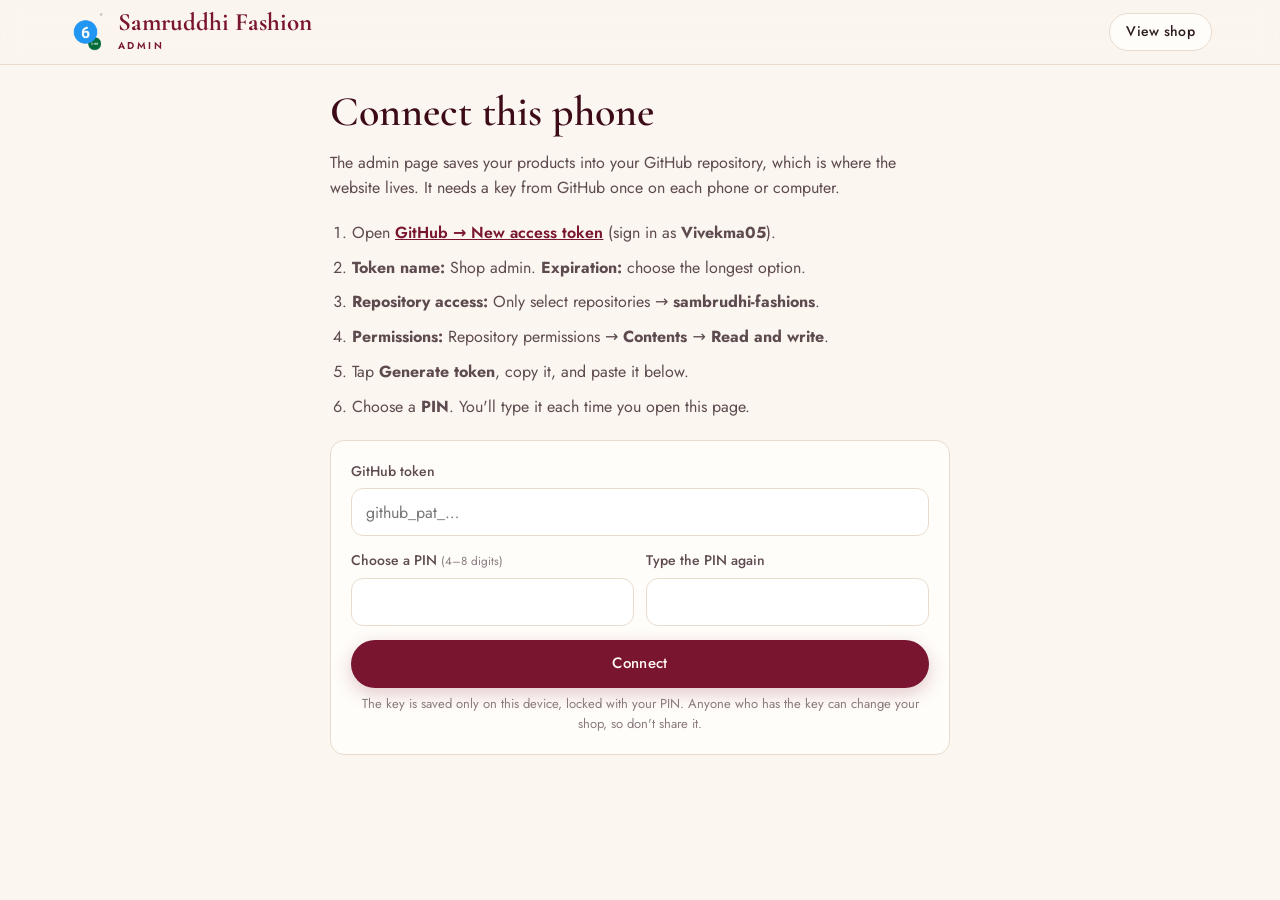
==== commit d4c14678: "Editable shop categories; full logo with the "17" Categories are now data in js/products.js ({ categ" ====
--- a/admin.html
+++ b/admin.html
@@ -97,7 +97,10 @@
           <h1>Products</h1>
           <p class="muted" id="countLine"></p>
         </div>
-        <button type="button" class="btn btn-primary" id="addBtn"><span data-i="plus"></span> Add product</button>
+        <div class="top-actions">
+          <button type="button" class="btn btn-outline" id="catsBtn"><span data-i="tag"></span> Categories</button>
+          <button type="button" class="btn btn-primary" id="addBtn"><span data-i="plus"></span> Add product</button>
+        </div>
       </div>
 
       <div class="sample-banner" id="sampleBanner" hidden>
@@ -127,11 +130,7 @@
 
       <fieldset class="ed-block">
         <legend>Category</legend>
-        <div class="seg" id="edCat">
-          <label><input type="radio" name="category" value="sarees" checked><span>Saree</span></label>
-          <label><input type="radio" name="category" value="bangles"><span>Bangles</span></label>
-          <label><input type="radio" name="category" value="combos"><span>Combo</span></label>
-        </div>
+        <div class="seg" id="edCat"></div>
       </fieldset>
 
       <div class="ed-block">
@@ -171,7 +170,7 @@
       </div>
 
       <fieldset class="ed-block" id="sizeBlock">
-        <legend>Bangle sizes available</legend>
+        <legend>Sizes available <small>(customers must pick one)</small></legend>
         <div class="checks" id="edSizes"></div>
       </fieldset>
 
@@ -200,6 +199,66 @@
       <div class="ed-actions">
         <button type="button" class="btn btn-outline danger" id="edDelete" hidden><span data-i="trash"></span> Delete</button>
         <button type="submit" class="btn btn-primary grow" id="edSave">Save product</button>
+      </div>
+    </form>
+  </dialog>
+
+  <!-- ---------------- categories ---------------- -->
+  <dialog class="modal cats-dialog" id="catsDialog" aria-labelledby="catsTitle">
+    <button type="button" class="modal-close" data-close aria-label="Close"><span data-i="close"></span></button>
+    <div class="ed-wrap">
+      <h2 id="catsTitle">Categories</h2>
+      <p class="muted cats-intro">These are the sections of your shop: the menu, the tabs and the category cards. Categories with no products stay hidden from customers.</p>
+      <div class="cat-list" id="catList"></div>
+      <div class="ed-actions">
+        <button type="button" class="btn btn-primary grow" id="addCatBtn"><span data-i="plus"></span> Add category</button>
+      </div>
+    </div>
+  </dialog>
+
+  <dialog class="modal cat-editor" id="catEditor" aria-labelledby="ceTitle">
+    <button type="button" class="modal-close" data-close aria-label="Close"><span data-i="close"></span></button>
+    <form id="catForm" class="ed-wrap" novalidate>
+      <h2 id="ceTitle">Add category</h2>
+      <div class="field">
+        <label for="ceName">Category name</label>
+        <input id="ceName" name="name" required maxlength="30" placeholder="e.g. Kurtis, Blouses, Earrings">
+      </div>
+      <div class="field">
+        <label for="ceDesc">Short description <small>(shown on the category card · optional)</small></label>
+        <input id="ceDesc" name="description" maxlength="60" placeholder="e.g. Cotton & rayon kurtis for every day">
+      </div>
+      <div class="field">
+        <label for="ceSizes">Sizes <small>(separate with commas · leave empty if no sizes)</small></label>
+        <input id="ceSizes" name="sizes" maxlength="120" placeholder="e.g. S, M, L, XL, XXL">
+        <div class="presets">
+          <button type="button" class="chip" data-preset="S, M, L, XL, XXL">Clothing S–XXL</button>
+          <button type="button" class="chip" data-preset="2.2, 2.4, 2.6, 2.8, 2.10">Bangles 2.2–2.10</button>
+          <button type="button" class="chip" data-preset="32, 34, 36, 38, 40, 42">Blouse 32–42</button>
+          <button type="button" class="chip" data-preset="Free size">Free size</button>
+          <button type="button" class="chip" data-preset="">No sizes</button>
+        </div>
+      </div>
+      <fieldset class="ed-block">
+        <legend>Picture for items without a photo</legend>
+        <div class="seg seg-wrap" id="ceArt">
+          <label><input type="radio" name="art" value="saree"><span>Saree</span></label>
+          <label><input type="radio" name="art" value="bangles"><span>Bangles</span></label>
+          <label><input type="radio" name="art" value="combo"><span>Saree + bangles</span></label>
+          <label><input type="radio" name="art" value="plain" checked><span>Simple pattern</span></label>
+        </div>
+      </fieldset>
+      <div class="ed-block delete-box" id="ceDeleteBox" hidden>
+        <p id="ceDeleteText"></p>
+        <div class="field" id="ceMoveField">
+          <label for="ceMoveTo">Move its products to</label>
+          <select id="ceMoveTo" class="select"></select>
+        </div>
+        <button type="button" class="btn btn-outline danger btn-block" id="ceDelete"><span data-i="trash"></span> Delete this category</button>
+      </div>
+      <p class="form-error" id="ceError" hidden></p>
+      <div class="ed-actions">
+        <button type="submit" class="btn btn-primary grow" id="ceSave">Save category</button>
       </div>
     </form>
   </dialog>
--- a/css/style.css
+++ b/css/style.css
@@ -136,7 +136,7 @@
 .header-in { display: flex; align-items: center; gap: 8px; height: var(--header-h); }
 .logo { display: flex; align-items: center; gap: 10px; text-decoration: none; margin-right: auto; min-width: 0; }
 .logo-mark { width: 40px; height: 40px; flex: none; object-fit: contain; }
-.footer-mark { width: 56px; height: 56px; margin-bottom: 12px; }
+.footer-mark { width: 72px; height: 72px; margin-bottom: 14px; padding: 5px; background: var(--cream); border-radius: 18px; }
 .menu-logo-text { margin-right: auto; margin-left: 10px; }
 .logo-text { display: flex; flex-direction: column; min-width: 0; }
 .logo-name { font-family: var(--serif); font-weight: 700; font-size: 22px; line-height: 1; color: var(--maroon); white-space: nowrap; overflow: hidden; text-overflow: ellipsis; }
@@ -208,7 +208,8 @@
 
 /* ---- categories ------------------------------------------------------------- */
 .cat-grid { display: grid; grid-template-columns: repeat(3, 1fr); gap: 10px; }
-@media (min-width: 700px) { .cat-grid { gap: 20px; } }
+@media (min-width: 700px) { .cat-grid { gap: 20px; } .cat-grid.many { grid-template-columns: repeat(auto-fit, minmax(190px, 1fr)); } }
+.nav-cats { display: contents; }
 .cat-card {
   display: flex; flex-direction: column; text-decoration: none; background: var(--ivory);
   border: 1px solid var(--line); border-radius: var(--r); overflow: hidden;
--- a/css/admin.css
+++ b/css/admin.css
@@ -118,3 +118,22 @@
 .btn.danger { color: var(--danger); border-color: #f1c6c1; }
 .btn.danger:hover { border-color: var(--danger); color: var(--danger); }
 .admin-foot { margin-top: 18px; }
+
+/* categories */
+.top-actions { display: flex; gap: 8px; flex-wrap: wrap; }
+.seg { grid-template-columns: repeat(auto-fill, minmax(104px, 1fr)); }
+.seg span { padding: 0 8px; text-align: center; line-height: 1.2; }
+.cats-dialog, .cat-editor { width: min(620px, calc(100vw - 32px)); }
+@media (max-width: 640px) { .cats-dialog, .cat-editor { width: 100vw; } }
+.cats-intro { margin: -8px 0 16px; font-size: 14.5px; }
+.cat-list { display: grid; gap: 8px; }
+.cat-row { display: grid; grid-template-columns: 1fr auto; gap: 6px 10px; align-items: center; background: #fff; border: 1px solid var(--line); border-radius: var(--r); padding: 12px 12px 12px 16px; }
+.cat-row strong { font-weight: 600; font-size: 16px; }
+.cat-row small { display: block; color: var(--muted); font-size: 13px; line-height: 1.35; }
+.cat-row .order { display: flex; align-items: center; gap: 2px; }
+.cat-row .icon-btn:disabled { opacity: .3; cursor: default; }
+.presets { display: flex; flex-wrap: wrap; gap: 6px; margin-top: 8px; }
+.presets .chip { height: 32px; font-size: 13px; }
+.delete-box { border: 1px solid #f1c6c1; background: #fdf3f1; border-radius: var(--r); padding: 14px; display: grid; gap: 10px; }
+.delete-box .field { margin: 0; }
+.delete-box .select { width: 100%; height: 44px; border-radius: 12px; }
